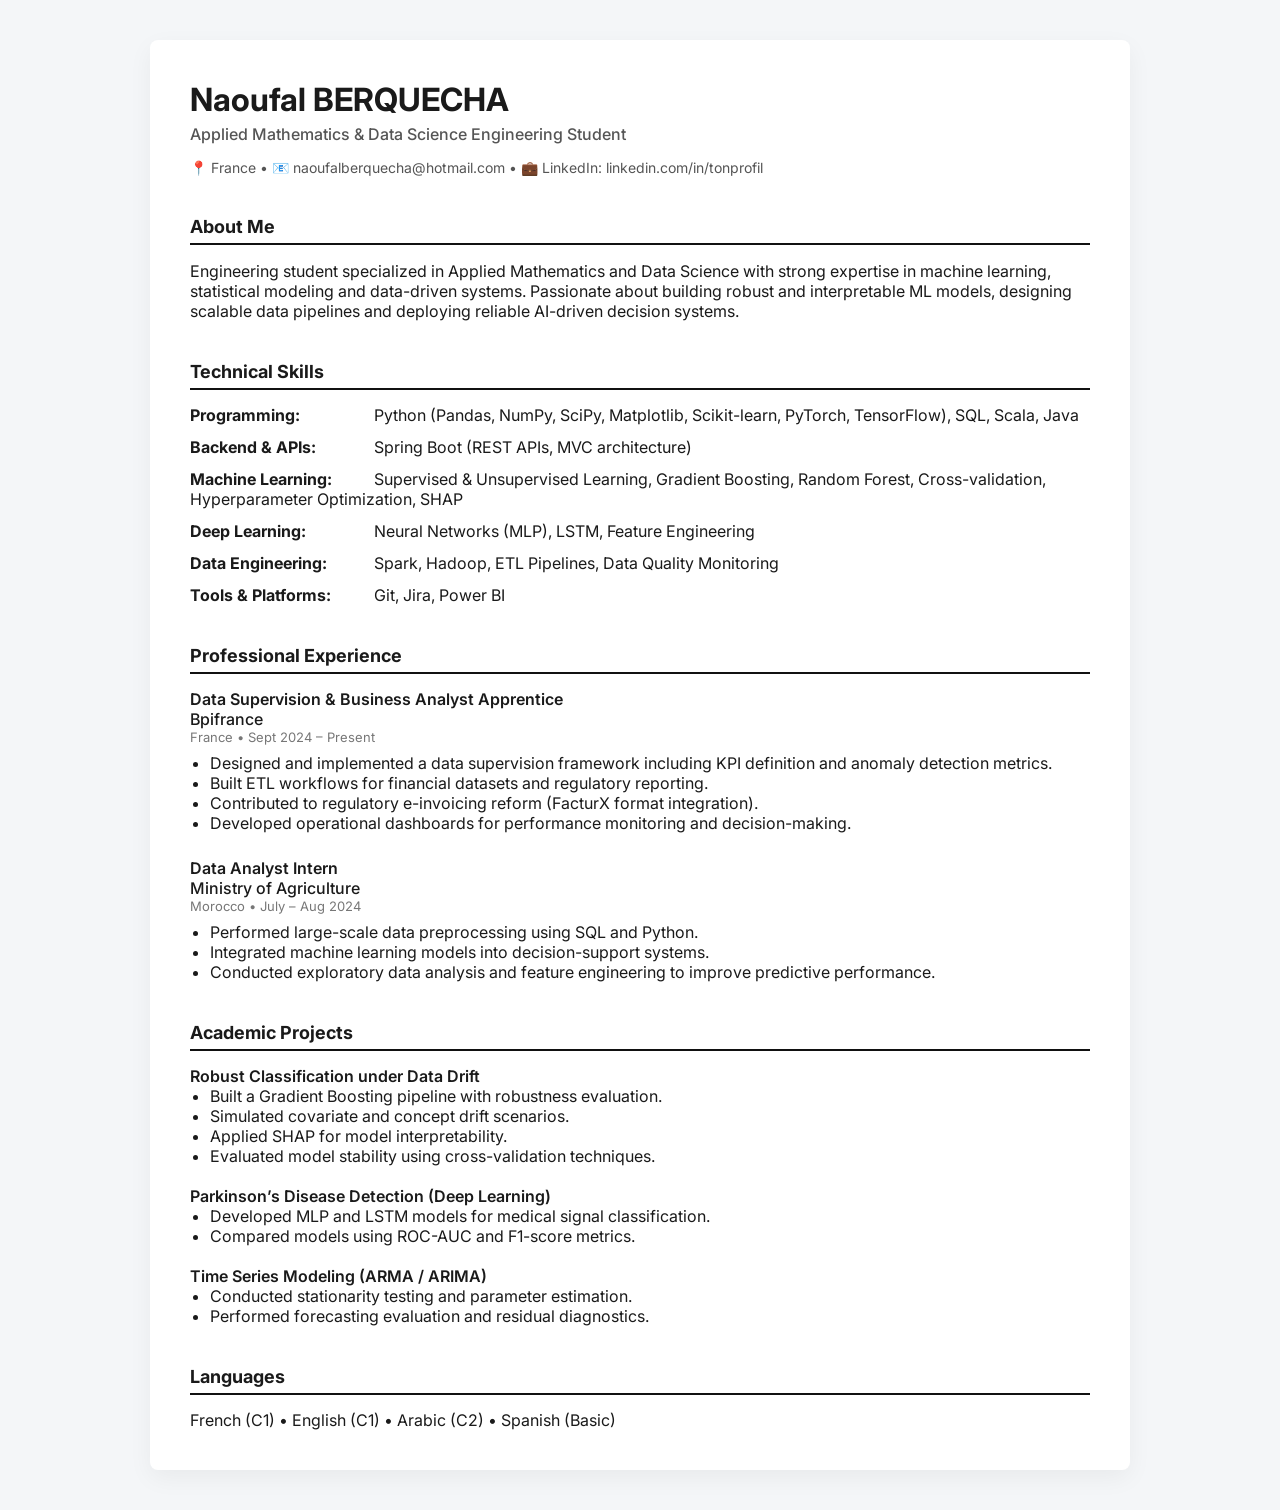
==== Naoufal Berquecha - CV.html @ 957153a9 "Add Naoufal Berquecha's CV in HTML format" ====
<!DOCTYPE html>
<html lang="en">
<head>
<meta charset="UTF-8">
<meta name="viewport" content="width=device-width, initial-scale=1.0">
<title>Naoufal Berquecha | CV</title>

<link href="https://fonts.googleapis.com/css2?family=Inter:wght@300;400;500;600;700&display=swap" rel="stylesheet">

<style>
body {
    font-family: 'Inter', sans-serif;
    background-color: #f4f6f8;
    margin: 0;
    padding: 40px;
    color: #1a1a1a;
}

.container {
    max-width: 900px;
    margin: auto;
    background: white;
    padding: 40px;
    border-radius: 8px;
    box-shadow: 0 8px 25px rgba(0,0,0,0.05);
}

h1 {
    margin: 0;
    font-size: 32px;
}

.subtitle {
    font-weight: 500;
    color: #555;
    margin-top: 5px;
}

.section {
    margin-top: 40px;
}

.section h2 {
    font-size: 18px;
    border-bottom: 2px solid #111;
    padding-bottom: 6px;
    margin-bottom: 15px;
}

.contact {
    margin-top: 15px;
    font-size: 14px;
    color: #555;
}

.download-btn {
    display: inline-block;
    margin-top: 20px;
    padding: 10px 18px;
    background-color: #111;
    color: white;
    text-decoration: none;
    border-radius: 4px;
    font-size: 14px;
}

.download-btn:hover {
    background-color: #333;
}

.skill-block {
    margin-bottom: 12px;
}

.skill-block strong {
    display: inline-block;
    width: 180px;
}

.job {
    margin-bottom: 25px;
}

.job-title {
    font-weight: 600;
}

.company {
    font-weight: 500;
}

.meta {
    font-size: 13px;
    color: #777;
    margin-bottom: 8px;
}

ul {
    margin: 0;
    padding-left: 20px;
}

.project {
    margin-bottom: 20px;
}

.project-title {
    font-weight: 600;
}
</style>
</head>

<body>

<div class="container">

<h1>Naoufal BERQUECHA</h1>
<div class="subtitle">Applied Mathematics & Data Science Engineering Student</div>

<div class="contact">
📍 France • 📧 naoufalberquecha@hotmail.com • 💼 LinkedIn: linkedin.com/in/tonprofil
</div>


<div class="section">
<h2>About Me</h2>
<p>
Engineering student specialized in Applied Mathematics and Data Science with strong expertise in machine learning, statistical modeling and data-driven systems.
Passionate about building robust and interpretable ML models, designing scalable data pipelines and deploying reliable AI-driven decision systems.
</p>
</div>

<div class="section">
<h2>Technical Skills</h2>

<div class="skill-block">
<strong>Programming:</strong> Python (Pandas, NumPy, SciPy, Matplotlib, Scikit-learn, PyTorch, TensorFlow), SQL, Scala, Java
</div>

<div class="skill-block">
<strong>Backend & APIs:</strong> Spring Boot (REST APIs, MVC architecture)
</div>

<div class="skill-block">
<strong>Machine Learning:</strong> Supervised & Unsupervised Learning, Gradient Boosting, Random Forest, Cross-validation, Hyperparameter Optimization, SHAP
</div>

<div class="skill-block">
<strong>Deep Learning:</strong> Neural Networks (MLP), LSTM, Feature Engineering
</div>

<div class="skill-block">
<strong>Data Engineering:</strong> Spark, Hadoop, ETL Pipelines, Data Quality Monitoring
</div>

<div class="skill-block">
<strong>Tools & Platforms:</strong> Git, Jira, Power BI
</div>

</div>

<div class="section">
<h2>Professional Experience</h2>

<div class="job">
<div class="job-title">Data Supervision & Business Analyst Apprentice</div>
<div class="company">Bpifrance</div>
<div class="meta">France • Sept 2024 – Present</div>
<ul>
<li>Designed and implemented a data supervision framework including KPI definition and anomaly detection metrics.</li>
<li>Built ETL workflows for financial datasets and regulatory reporting.</li>
<li>Contributed to regulatory e-invoicing reform (FacturX format integration).</li>
<li>Developed operational dashboards for performance monitoring and decision-making.</li>
</ul>
</div>

<div class="job">
<div class="job-title">Data Analyst Intern</div>
<div class="company">Ministry of Agriculture</div>
<div class="meta">Morocco • July – Aug 2024</div>
<ul>
<li>Performed large-scale data preprocessing using SQL and Python.</li>
<li>Integrated machine learning models into decision-support systems.</li>
<li>Conducted exploratory data analysis and feature engineering to improve predictive performance.</li>
</ul>
</div>

</div>

<div class="section">
<h2>Academic Projects</h2>

<div class="project">
<div class="project-title">Robust Classification under Data Drift</div>
<ul>
<li>Built a Gradient Boosting pipeline with robustness evaluation.</li>
<li>Simulated covariate and concept drift scenarios.</li>
<li>Applied SHAP for model interpretability.</li>
<li>Evaluated model stability using cross-validation techniques.</li>
</ul>
</div>

<div class="project">
<div class="project-title">Parkinson’s Disease Detection (Deep Learning)</div>
<ul>
<li>Developed MLP and LSTM models for medical signal classification.</li>
<li>Compared models using ROC-AUC and F1-score metrics.</li>
</ul>
</div>

<div class="project">
<div class="project-title">Time Series Modeling (ARMA / ARIMA)</div>
<ul>
<li>Conducted stationarity testing and parameter estimation.</li>
<li>Performed forecasting evaluation and residual diagnostics.</li>
</ul>
</div>

</div>

<div class="section">
<h2>Languages</h2>
French (C1) • English (C1) • Arabic (C2) • Spanish (Basic)
</div>

</div>

</body>
</html>
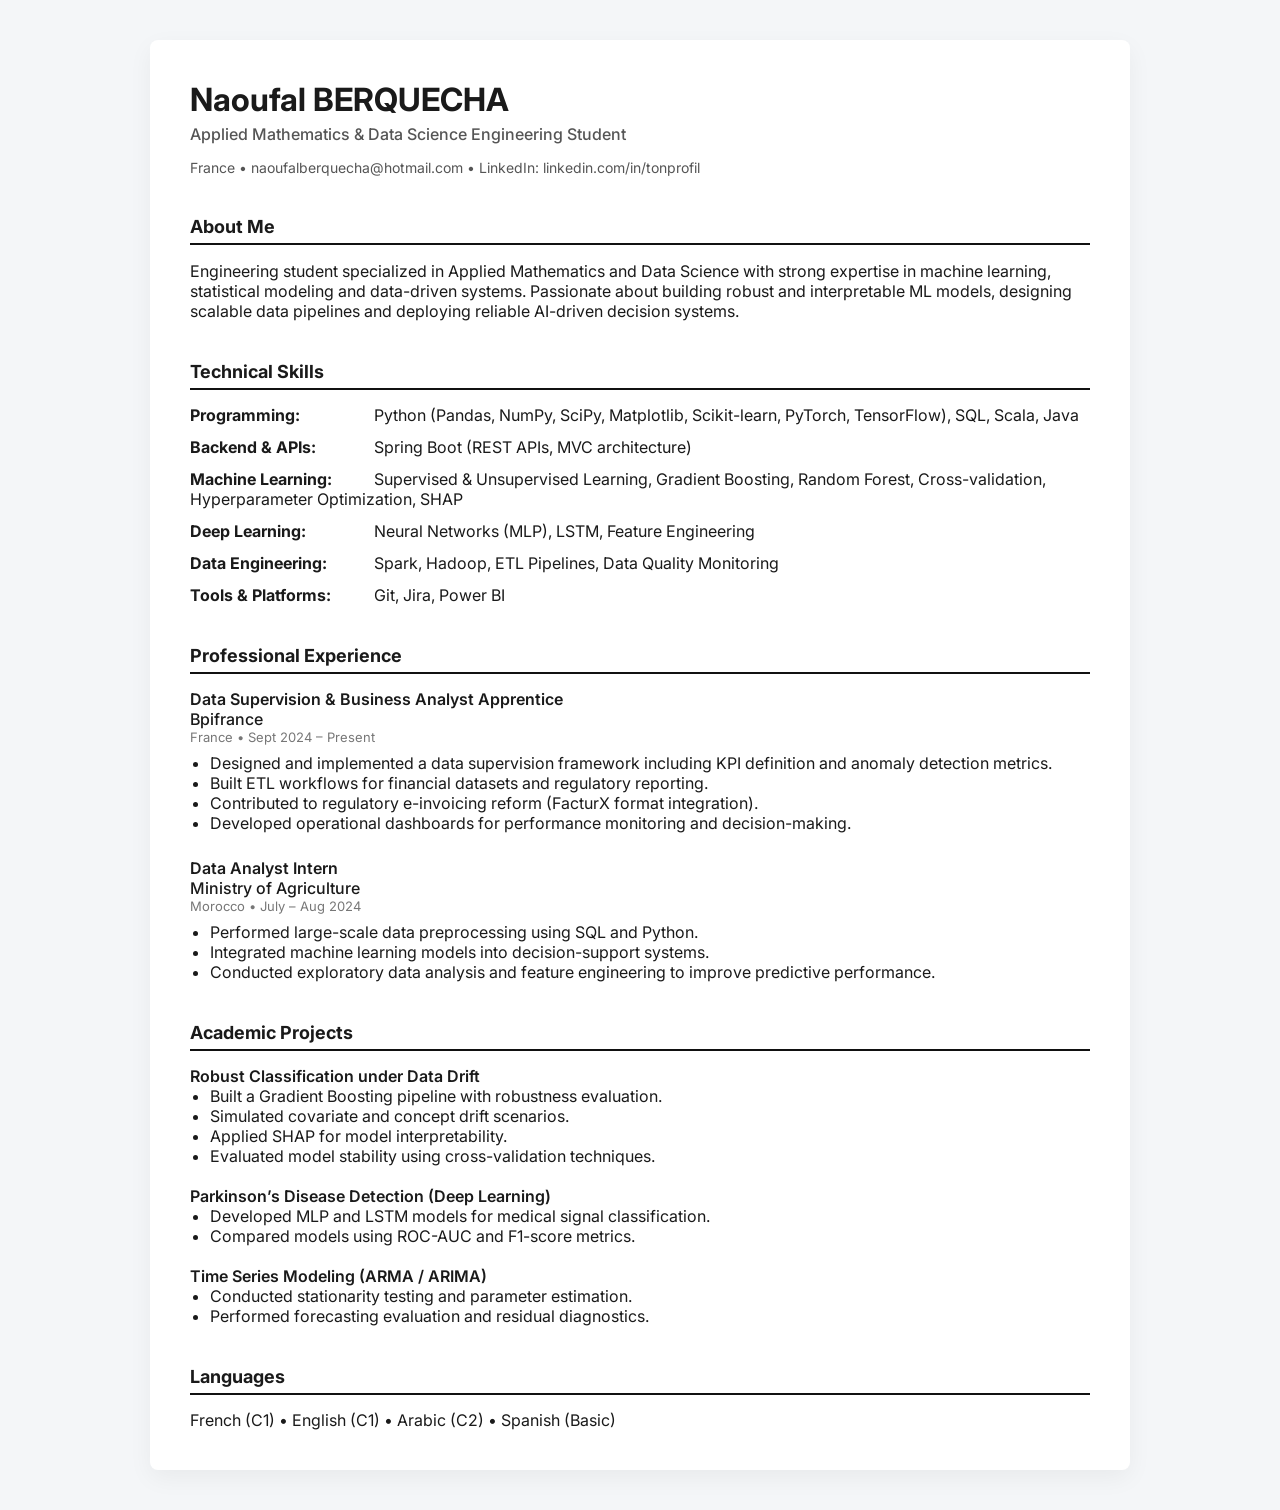
==== commit 369037a0: "Fix formatting of contact information in CV" ====
--- a/Naoufal Berquecha - CV.html
+++ b/Naoufal Berquecha - CV.html
@@ -118,7 +118,7 @@
 <div class="subtitle">Applied Mathematics & Data Science Engineering Student</div>
 
 <div class="contact">
-📍 France • 📧 naoufalberquecha@hotmail.com • 💼 LinkedIn: linkedin.com/in/tonprofil
+ France •  naoufalberquecha@hotmail.com •  LinkedIn: linkedin.com/in/tonprofil
 </div>
 
 
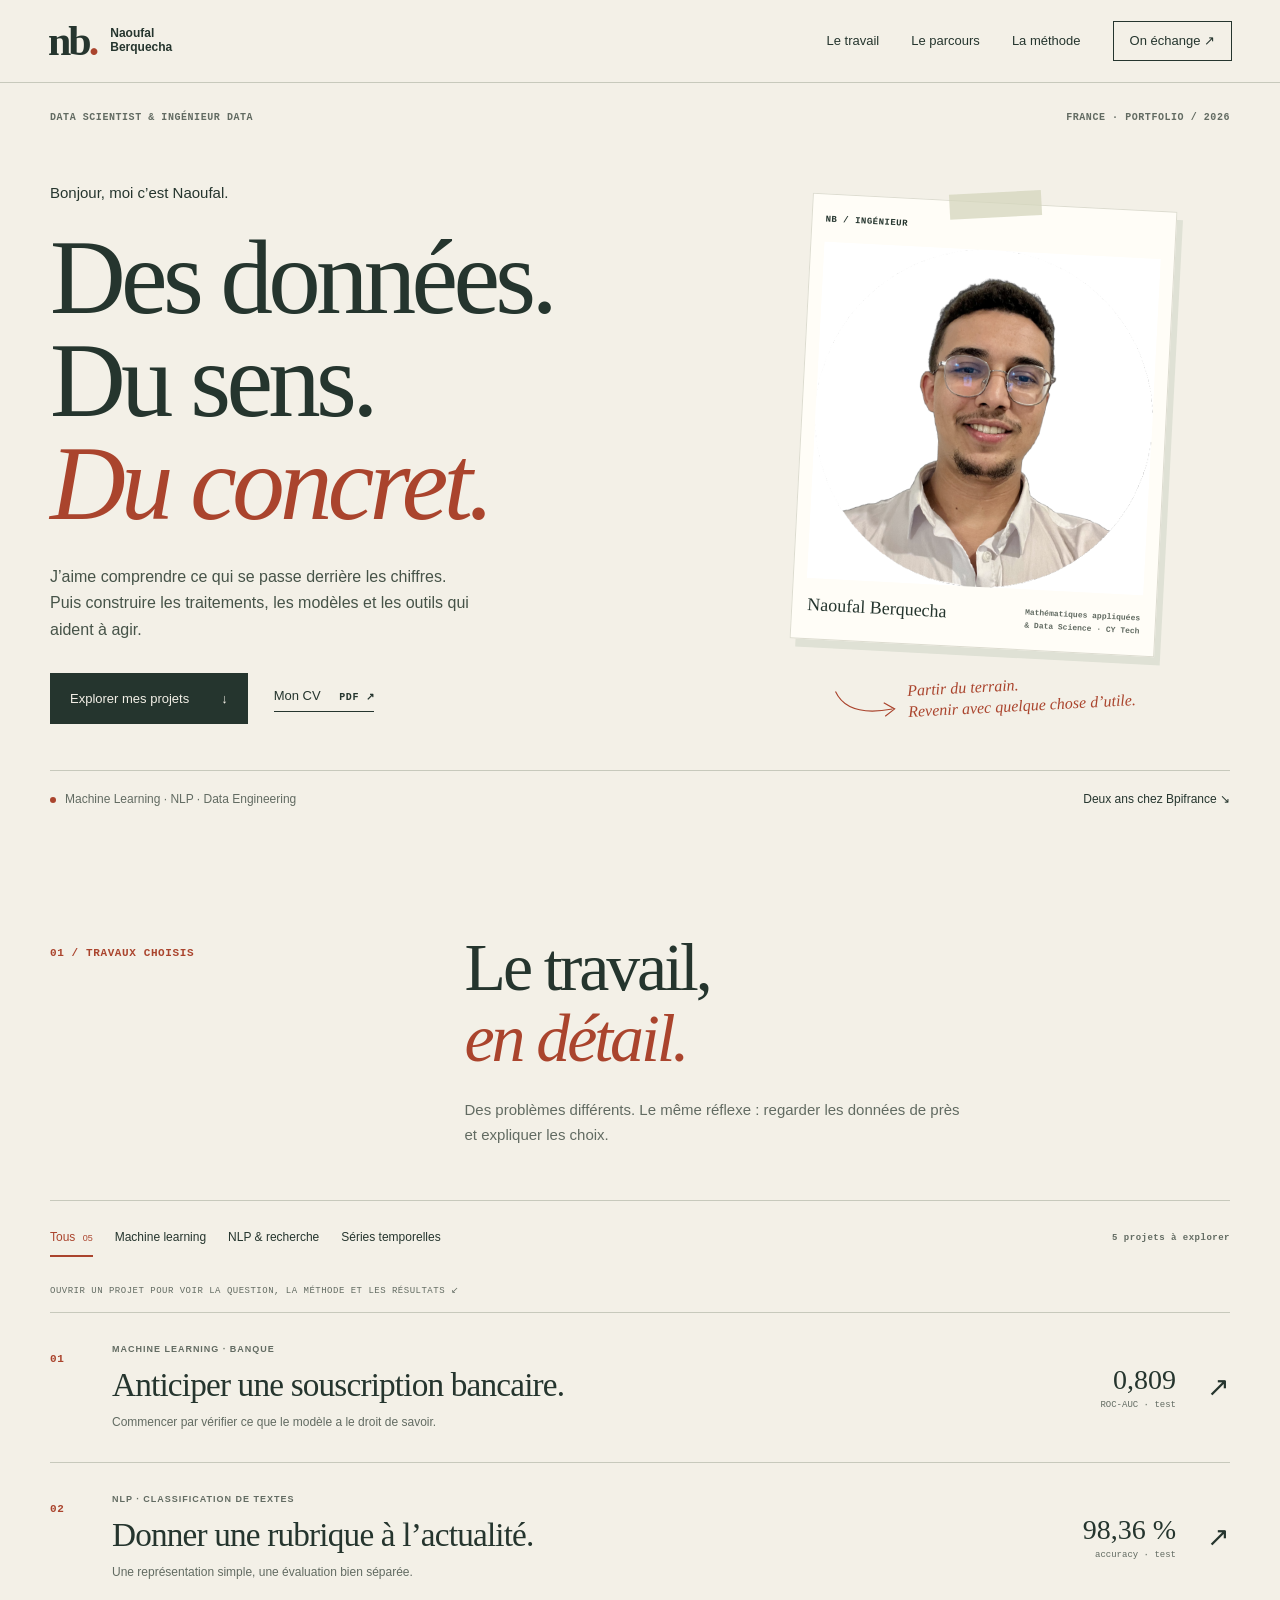
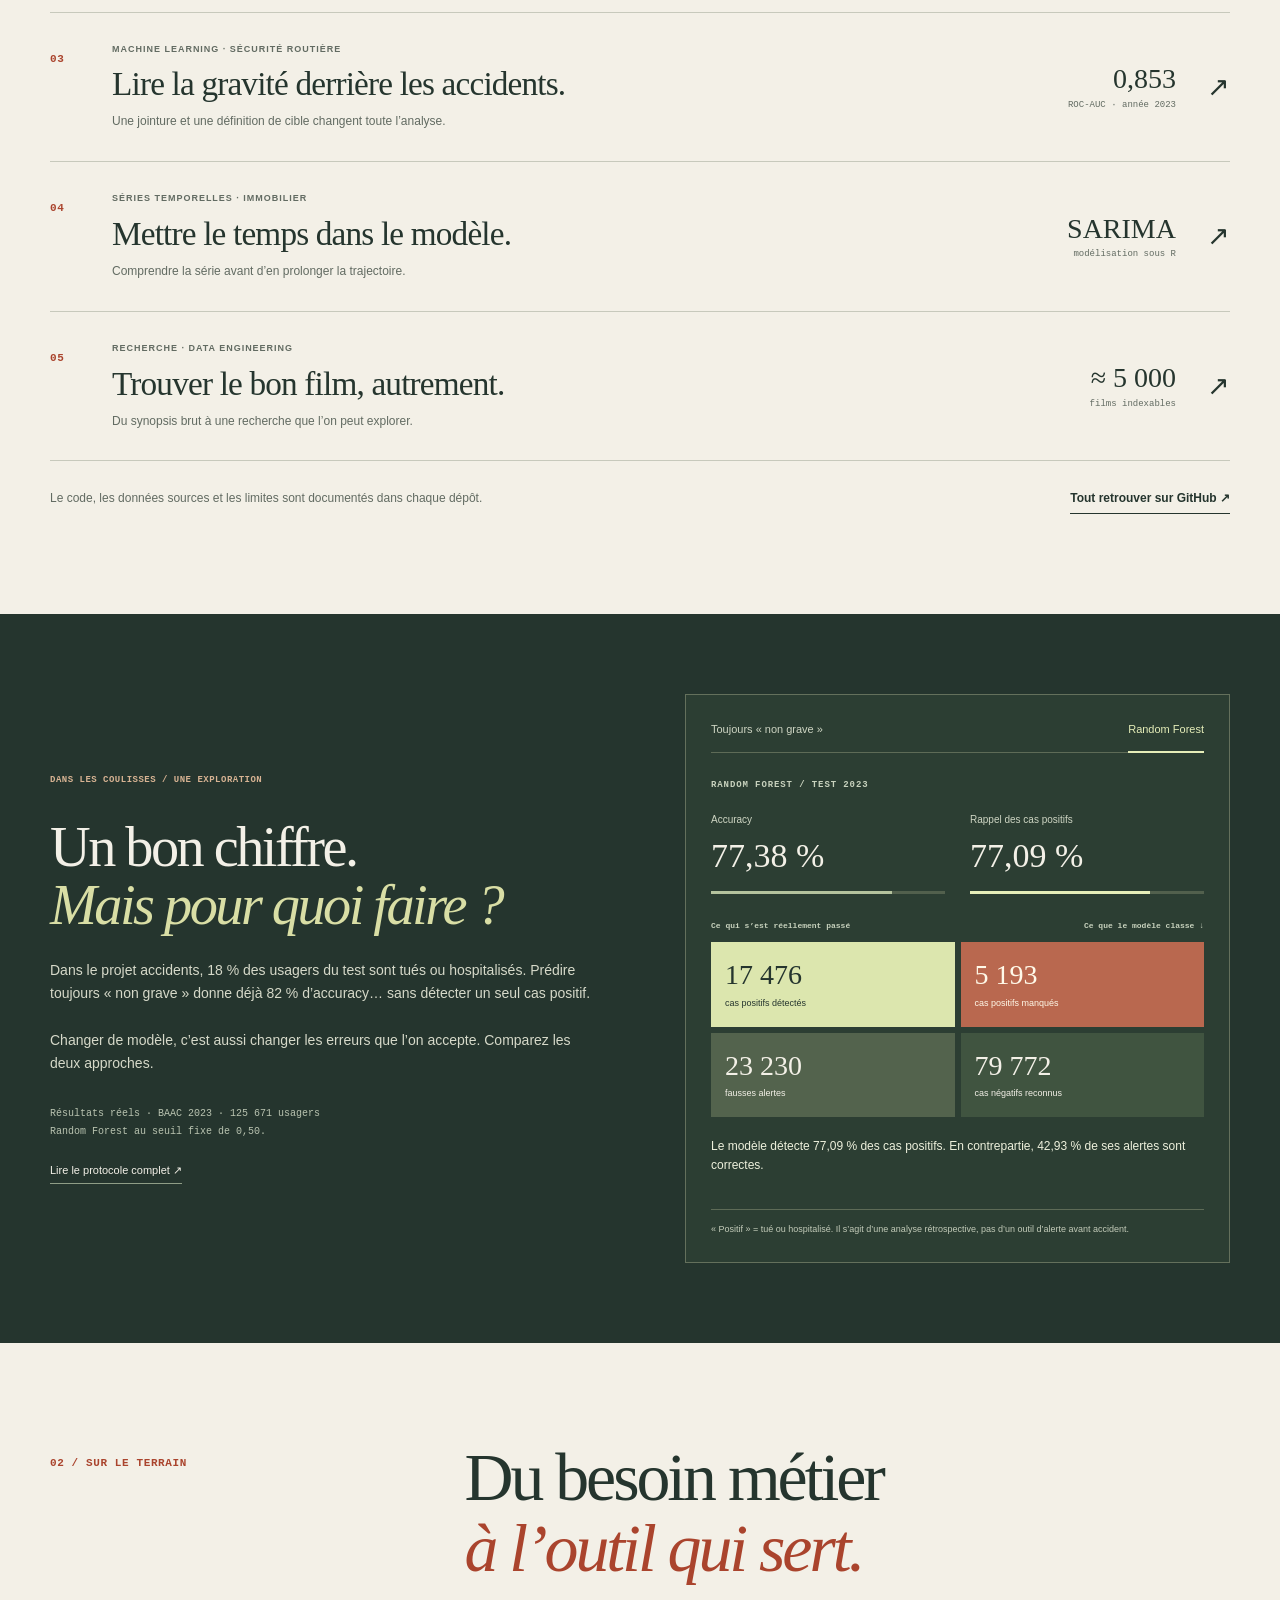
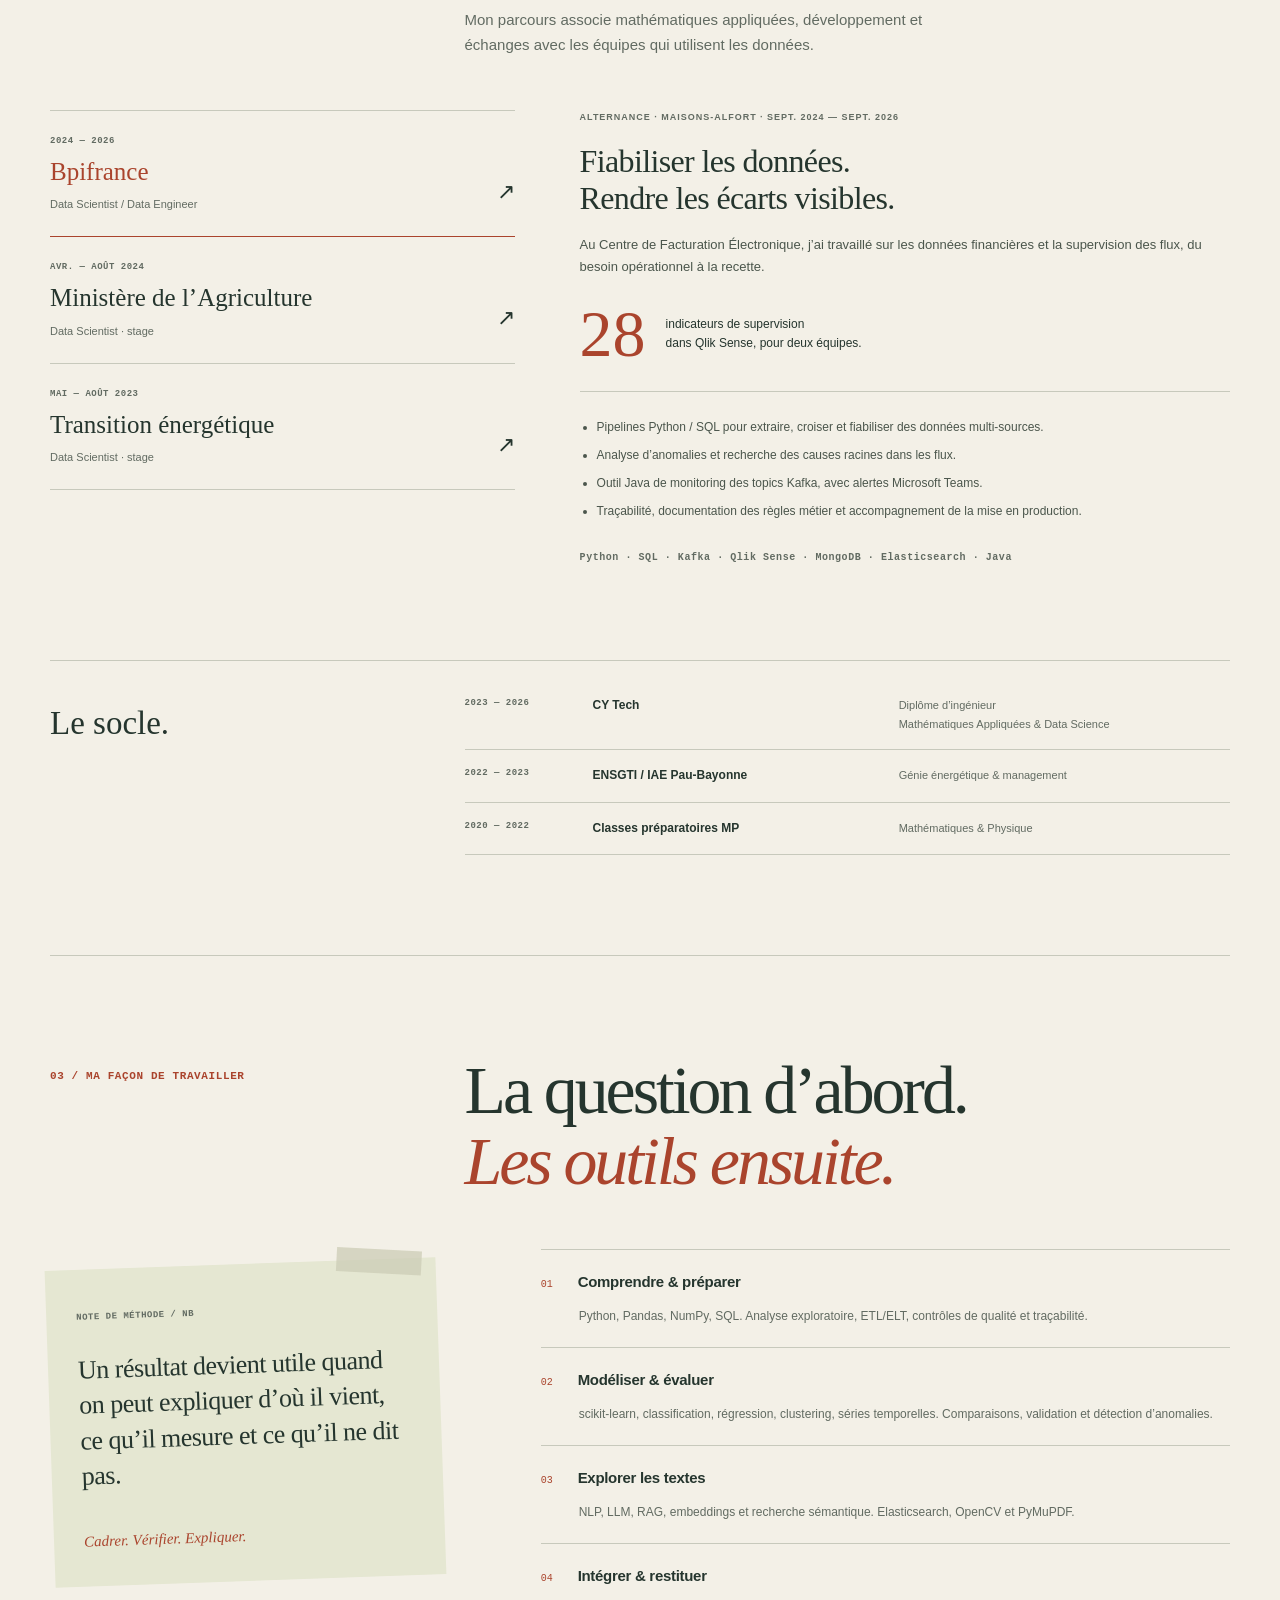
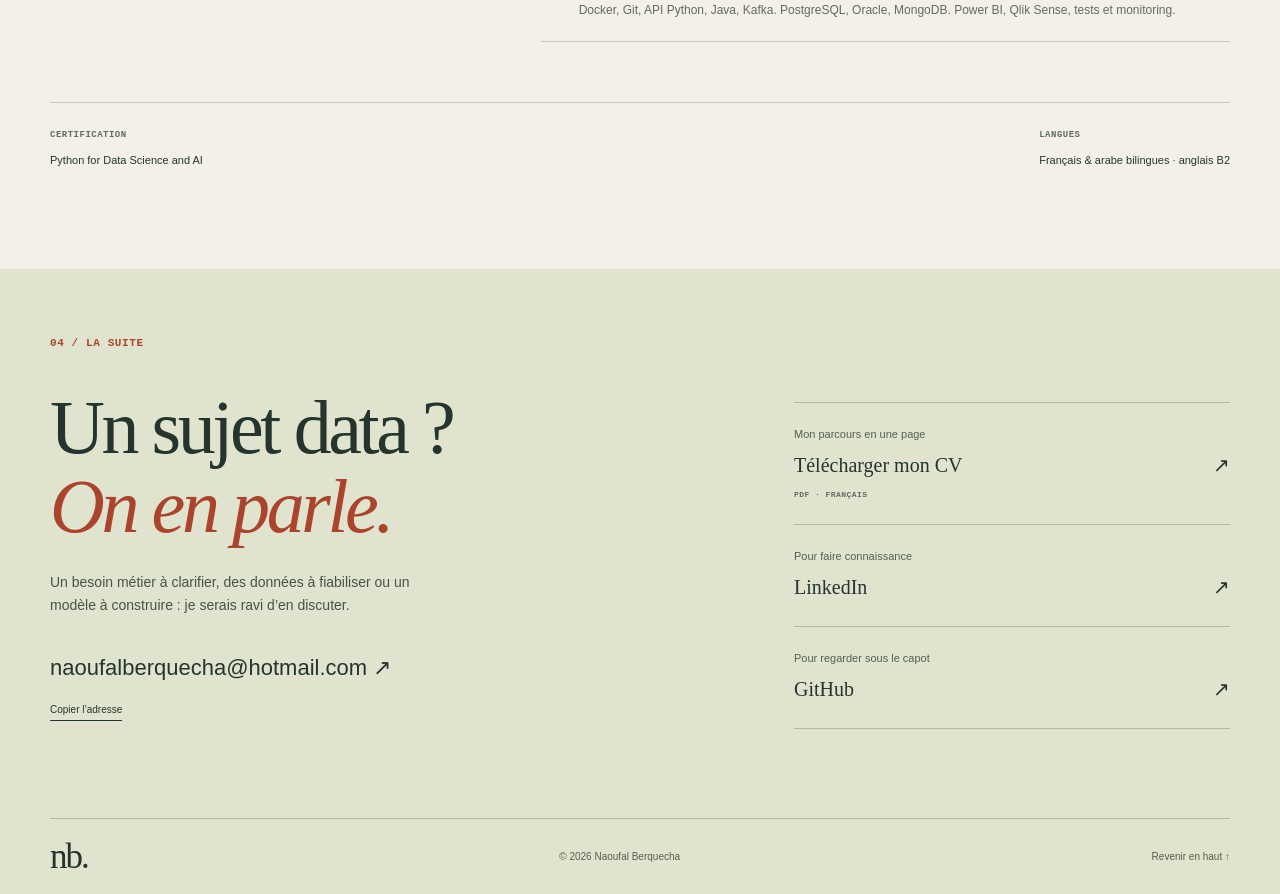
==== commit fe11fb7d: "Redesign portfolio with interactive case studies and updated professional profile" ====
--- a/Naoufal Berquecha - CV.html
+++ b/Naoufal Berquecha - CV.html
@@ -1,229 +1,2 @@
-<!DOCTYPE html>
-<html lang="en">
-<head>
-<meta charset="UTF-8">
-<meta name="viewport" content="width=device-width, initial-scale=1.0">
-<title>Naoufal Berquecha | CV</title>
-
-<link href="https://fonts.googleapis.com/css2?family=Inter:wght@300;400;500;600;700&display=swap" rel="stylesheet">
-
-<style>
-body {
-    font-family: 'Inter', sans-serif;
-    background-color: #f4f6f8;
-    margin: 0;
-    padding: 40px;
-    color: #1a1a1a;
-}
-
-.container {
-    max-width: 900px;
-    margin: auto;
-    background: white;
-    padding: 40px;
-    border-radius: 8px;
-    box-shadow: 0 8px 25px rgba(0,0,0,0.05);
-}
-
-h1 {
-    margin: 0;
-    font-size: 32px;
-}
-
-.subtitle {
-    font-weight: 500;
-    color: #555;
-    margin-top: 5px;
-}
-
-.section {
-    margin-top: 40px;
-}
-
-.section h2 {
-    font-size: 18px;
-    border-bottom: 2px solid #111;
-    padding-bottom: 6px;
-    margin-bottom: 15px;
-}
-
-.contact {
-    margin-top: 15px;
-    font-size: 14px;
-    color: #555;
-}
-
-.download-btn {
-    display: inline-block;
-    margin-top: 20px;
-    padding: 10px 18px;
-    background-color: #111;
-    color: white;
-    text-decoration: none;
-    border-radius: 4px;
-    font-size: 14px;
-}
-
-.download-btn:hover {
-    background-color: #333;
-}
-
-.skill-block {
-    margin-bottom: 12px;
-}
-
-.skill-block strong {
-    display: inline-block;
-    width: 180px;
-}
-
-.job {
-    margin-bottom: 25px;
-}
-
-.job-title {
-    font-weight: 600;
-}
-
-.company {
-    font-weight: 500;
-}
-
-.meta {
-    font-size: 13px;
-    color: #777;
-    margin-bottom: 8px;
-}
-
-ul {
-    margin: 0;
-    padding-left: 20px;
-}
-
-.project {
-    margin-bottom: 20px;
-}
-
-.project-title {
-    font-weight: 600;
-}
-</style>
-</head>
-
-<body>
-
-<div class="container">
-
-<h1>Naoufal BERQUECHA</h1>
-<div class="subtitle">Applied Mathematics & Data Science Engineering Student</div>
-
-<div class="contact">
- France •  naoufalberquecha@hotmail.com •  LinkedIn: linkedin.com/in/tonprofil
-</div>
-
-
-<div class="section">
-<h2>About Me</h2>
-<p>
-Engineering student specialized in Applied Mathematics and Data Science with strong expertise in machine learning, statistical modeling and data-driven systems.
-Passionate about building robust and interpretable ML models, designing scalable data pipelines and deploying reliable AI-driven decision systems.
-</p>
-</div>
-
-<div class="section">
-<h2>Technical Skills</h2>
-
-<div class="skill-block">
-<strong>Programming:</strong> Python (Pandas, NumPy, SciPy, Matplotlib, Scikit-learn, PyTorch, TensorFlow), SQL, Scala, Java
-</div>
-
-<div class="skill-block">
-<strong>Backend & APIs:</strong> Spring Boot (REST APIs, MVC architecture)
-</div>
-
-<div class="skill-block">
-<strong>Machine Learning:</strong> Supervised & Unsupervised Learning, Gradient Boosting, Random Forest, Cross-validation, Hyperparameter Optimization, SHAP
-</div>
-
-<div class="skill-block">
-<strong>Deep Learning:</strong> Neural Networks (MLP), LSTM, Feature Engineering
-</div>
-
-<div class="skill-block">
-<strong>Data Engineering:</strong> Spark, Hadoop, ETL Pipelines, Data Quality Monitoring
-</div>
-
-<div class="skill-block">
-<strong>Tools & Platforms:</strong> Git, Jira, Power BI
-</div>
-
-</div>
-
-<div class="section">
-<h2>Professional Experience</h2>
-
-<div class="job">
-<div class="job-title">Data Supervision & Business Analyst Apprentice</div>
-<div class="company">Bpifrance</div>
-<div class="meta">France • Sept 2024 – Present</div>
-<ul>
-<li>Designed and implemented a data supervision framework including KPI definition and anomaly detection metrics.</li>
-<li>Built ETL workflows for financial datasets and regulatory reporting.</li>
-<li>Contributed to regulatory e-invoicing reform (FacturX format integration).</li>
-<li>Developed operational dashboards for performance monitoring and decision-making.</li>
-</ul>
-</div>
-
-<div class="job">
-<div class="job-title">Data Analyst Intern</div>
-<div class="company">Ministry of Agriculture</div>
-<div class="meta">Morocco • July – Aug 2024</div>
-<ul>
-<li>Performed large-scale data preprocessing using SQL and Python.</li>
-<li>Integrated machine learning models into decision-support systems.</li>
-<li>Conducted exploratory data analysis and feature engineering to improve predictive performance.</li>
-</ul>
-</div>
-
-</div>
-
-<div class="section">
-<h2>Academic Projects</h2>
-
-<div class="project">
-<div class="project-title">Robust Classification under Data Drift</div>
-<ul>
-<li>Built a Gradient Boosting pipeline with robustness evaluation.</li>
-<li>Simulated covariate and concept drift scenarios.</li>
-<li>Applied SHAP for model interpretability.</li>
-<li>Evaluated model stability using cross-validation techniques.</li>
-</ul>
-</div>
-
-<div class="project">
-<div class="project-title">Parkinson’s Disease Detection (Deep Learning)</div>
-<ul>
-<li>Developed MLP and LSTM models for medical signal classification.</li>
-<li>Compared models using ROC-AUC and F1-score metrics.</li>
-</ul>
-</div>
-
-<div class="project">
-<div class="project-title">Time Series Modeling (ARMA / ARIMA)</div>
-<ul>
-<li>Conducted stationarity testing and parameter estimation.</li>
-<li>Performed forecasting evaluation and residual diagnostics.</li>
-</ul>
-</div>
-
-</div>
-
-<div class="section">
-<h2>Languages</h2>
-French (C1) • English (C1) • Arabic (C2) • Spanish (Basic)
-</div>
-
-</div>
-
-</body>
-</html>
+<!doctype html>
+<html lang="fr"><head><meta charset="utf-8"><meta name="viewport" content="width=device-width, initial-scale=1"><meta http-equiv="refresh" content="0;url=./"><title>Naoufal Berquecha — Portfolio</title></head><body><p>Le portfolio a déménagé : <a href="./">découvrir le portfolio de Naoufal Berquecha</a>.</p></body></html>
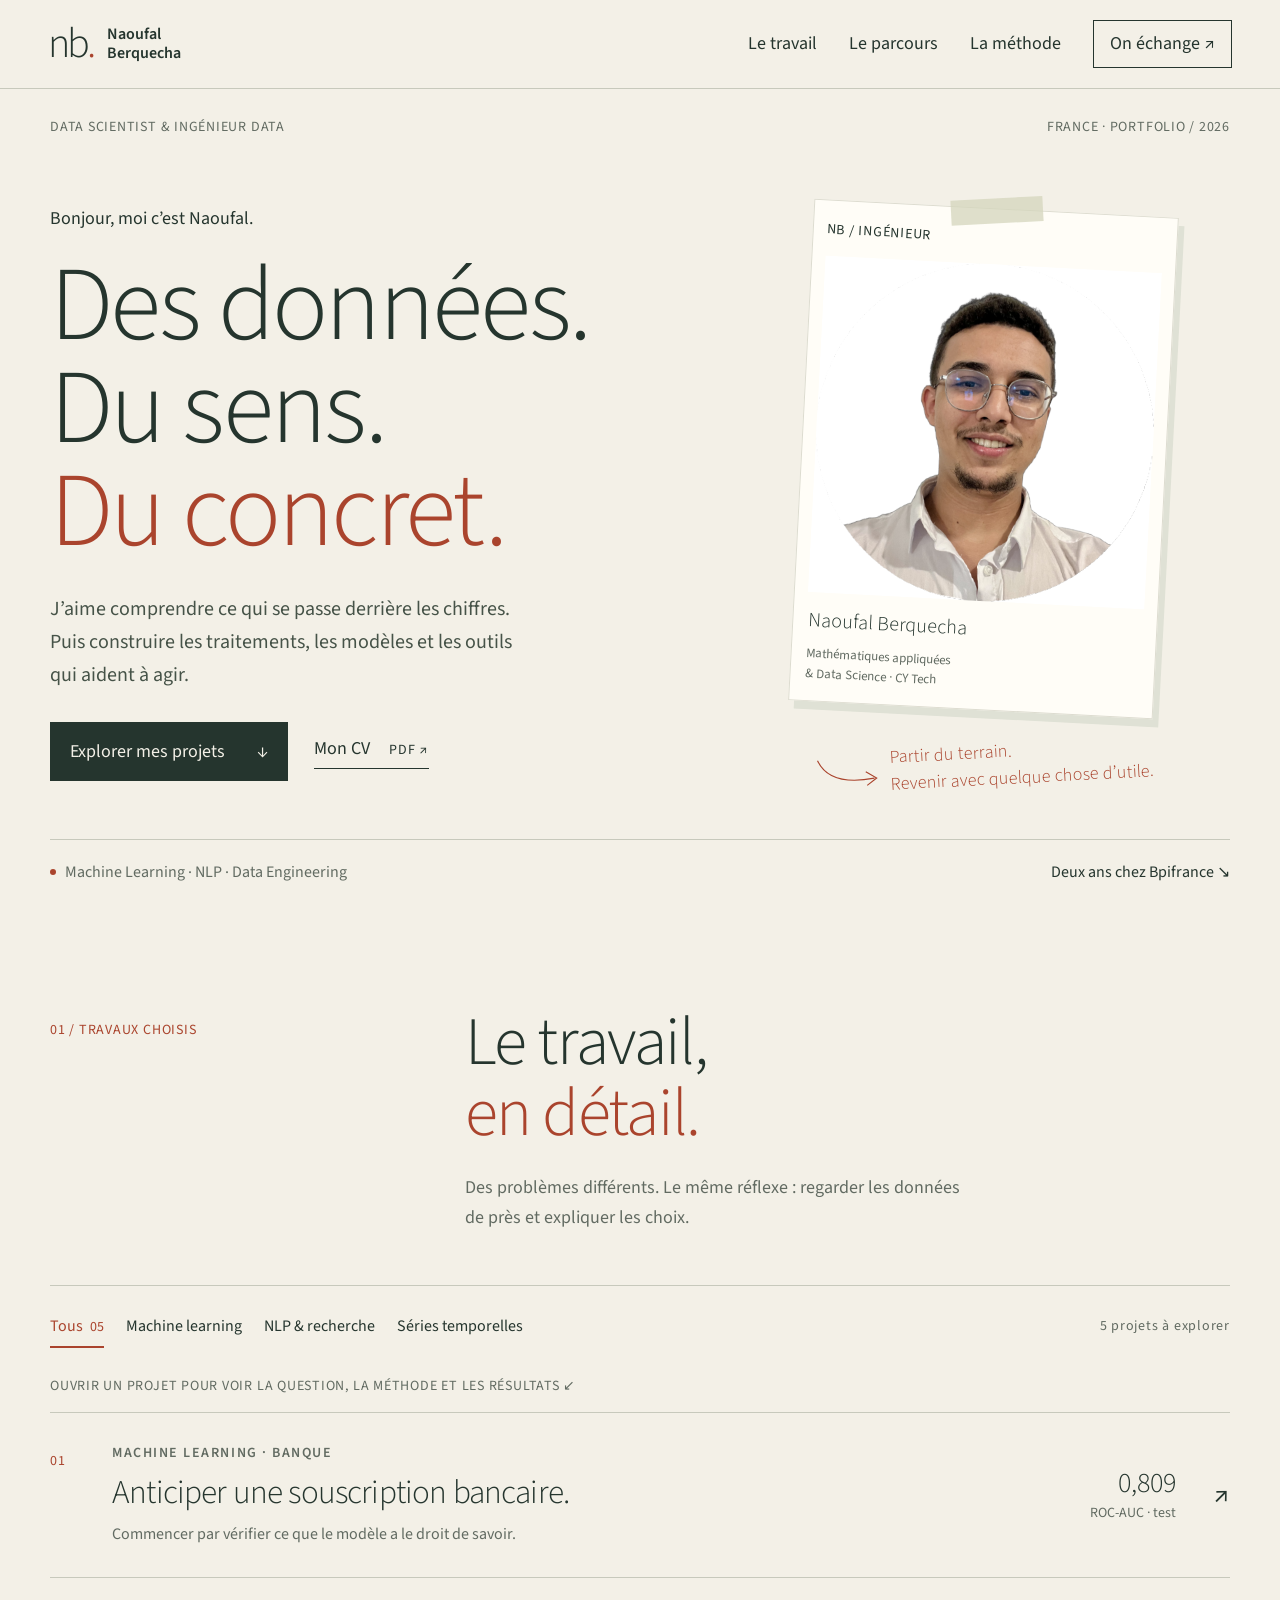
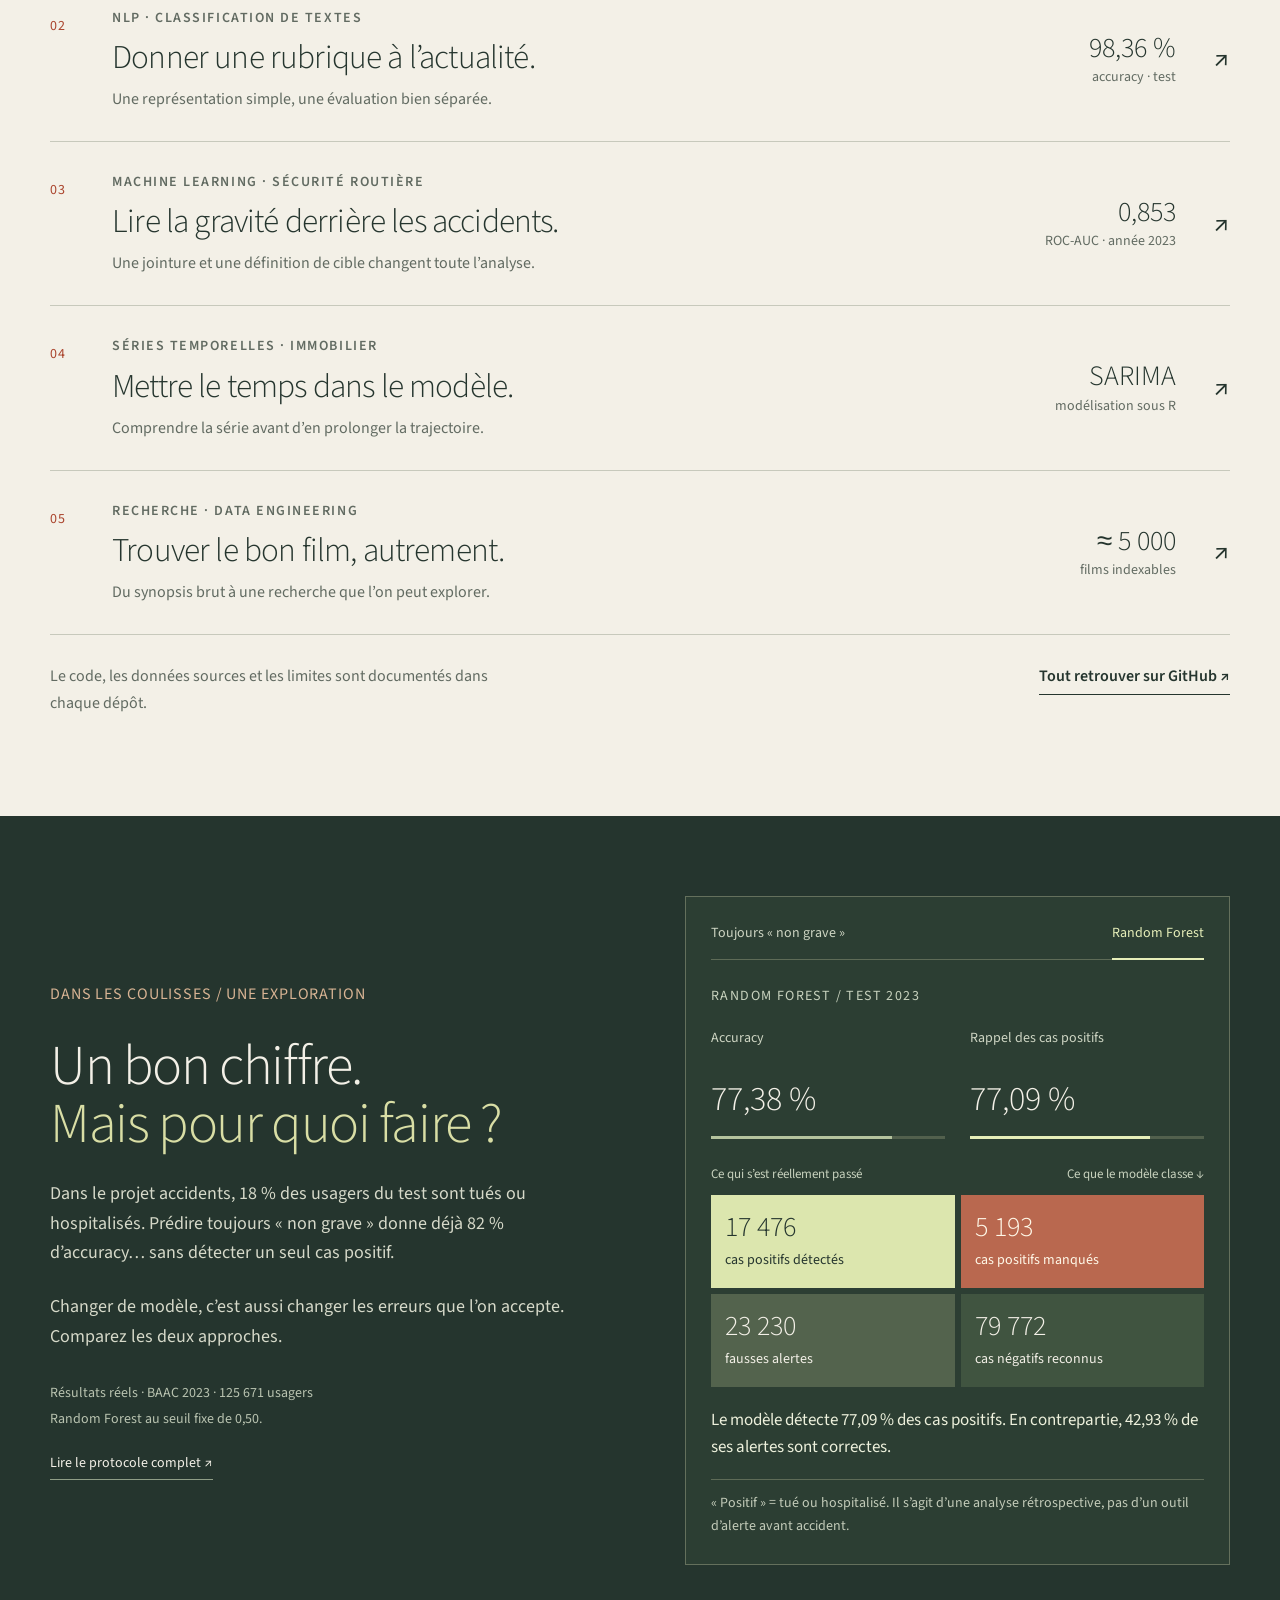
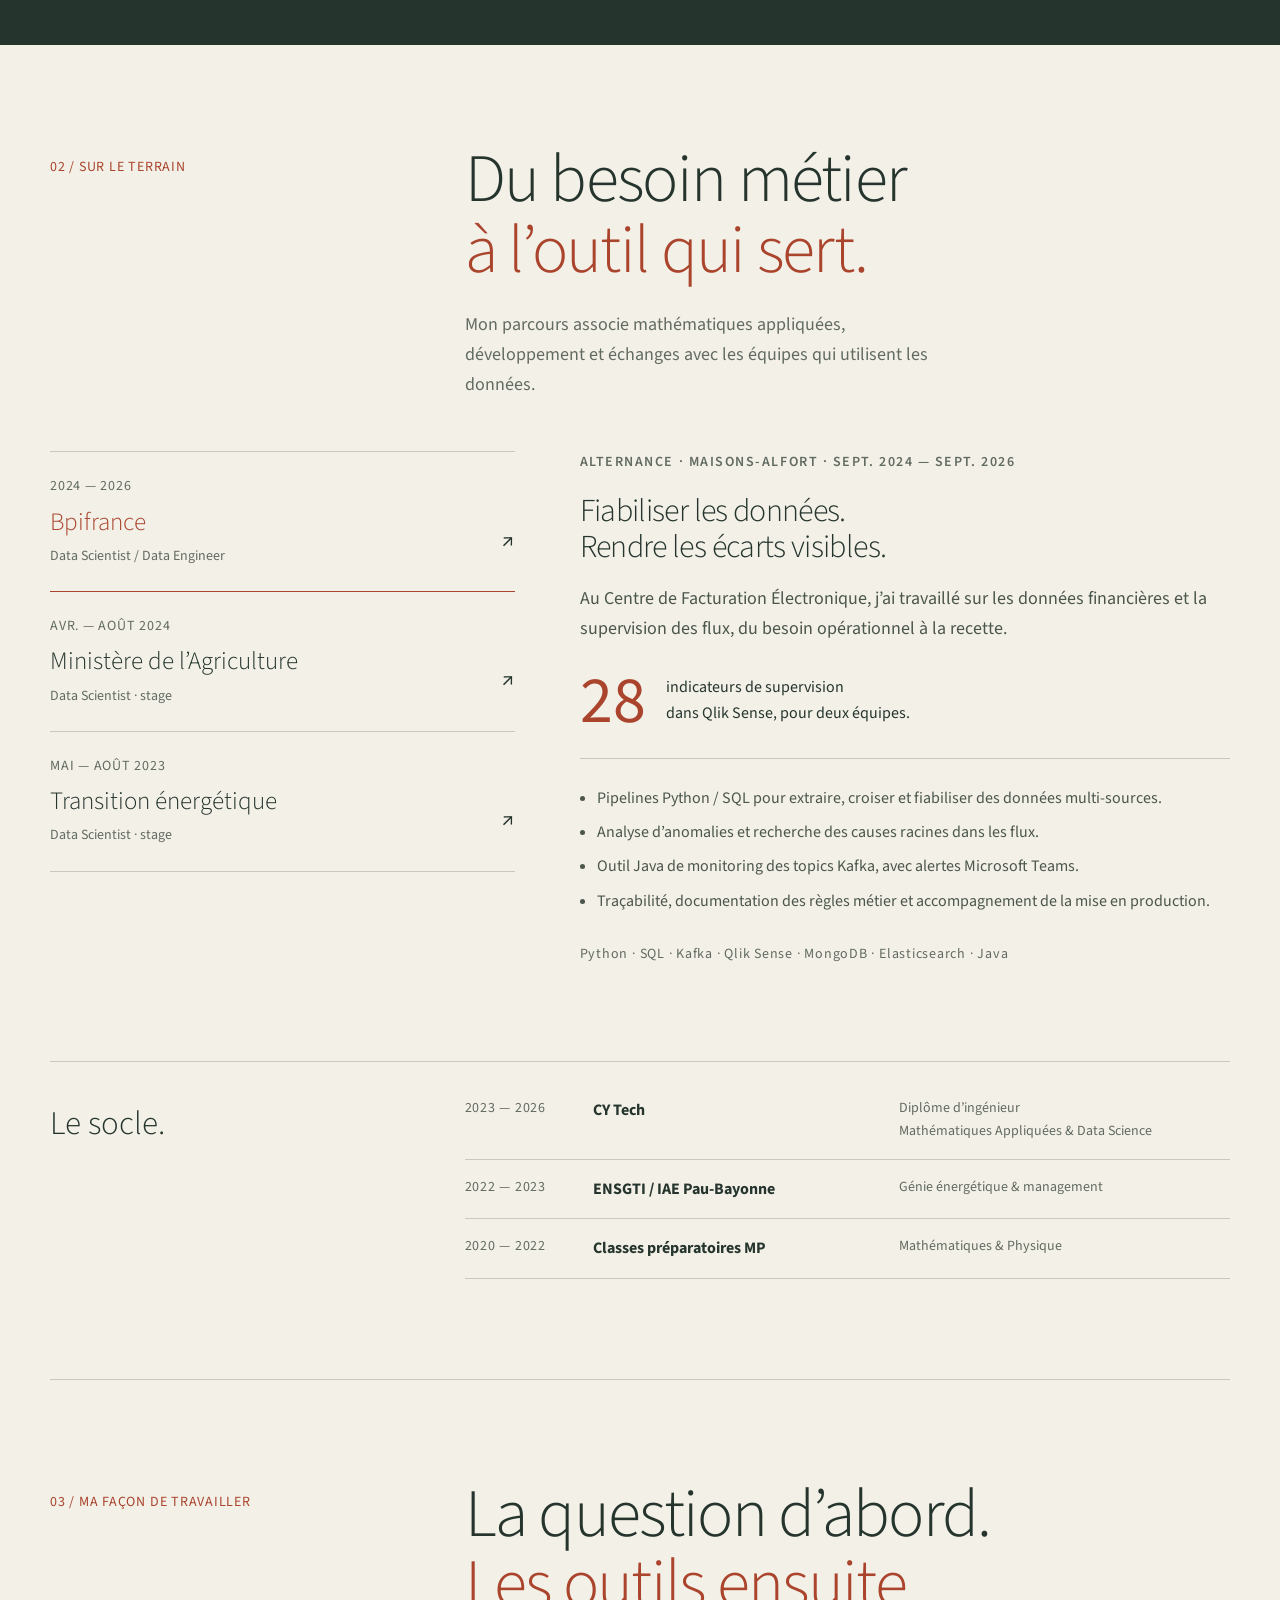
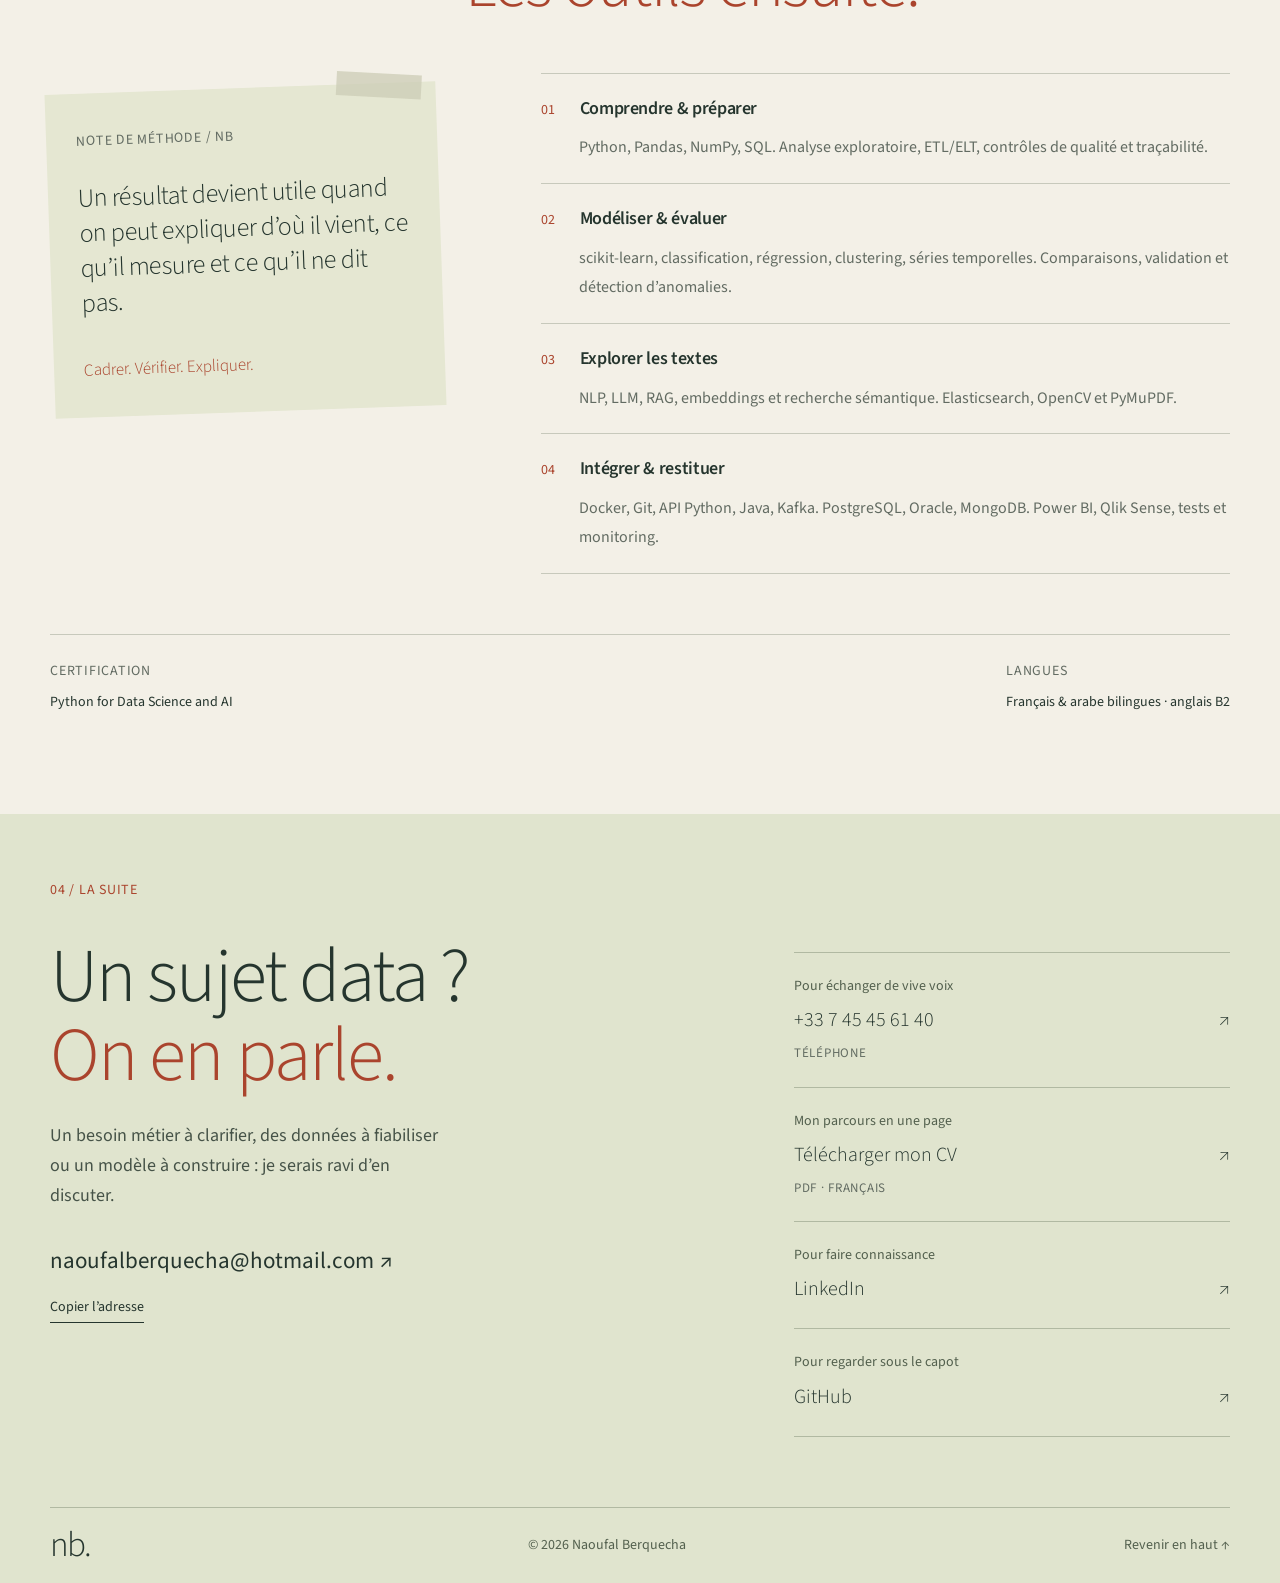
==== commit 6abefb47: "Align legacy CV page canonical with its portfolio redirect" ====
--- a/Naoufal Berquecha - CV.html
+++ b/Naoufal Berquecha - CV.html
@@ -1,2 +1,2 @@
 <!doctype html>
-<html lang="fr"><head><meta charset="utf-8"><meta name="viewport" content="width=device-width, initial-scale=1"><meta http-equiv="refresh" content="0;url=./"><title>Naoufal Berquecha — Portfolio</title></head><body><p>Le portfolio a déménagé : <a href="./">découvrir le portfolio de Naoufal Berquecha</a>.</p></body></html>
+<html lang="fr"><head><meta charset="utf-8"><meta name="viewport" content="width=device-width, initial-scale=1"><meta http-equiv="refresh" content="0;url=./"><link rel="canonical" href="https://naoufalber.github.io/Naoufal-Berquecha-Portfolio/"><title>Naoufal Berquecha — Portfolio</title></head><body><p>Le portfolio a déménagé : <a href="./">découvrir le portfolio de Naoufal Berquecha</a>.</p></body></html>
